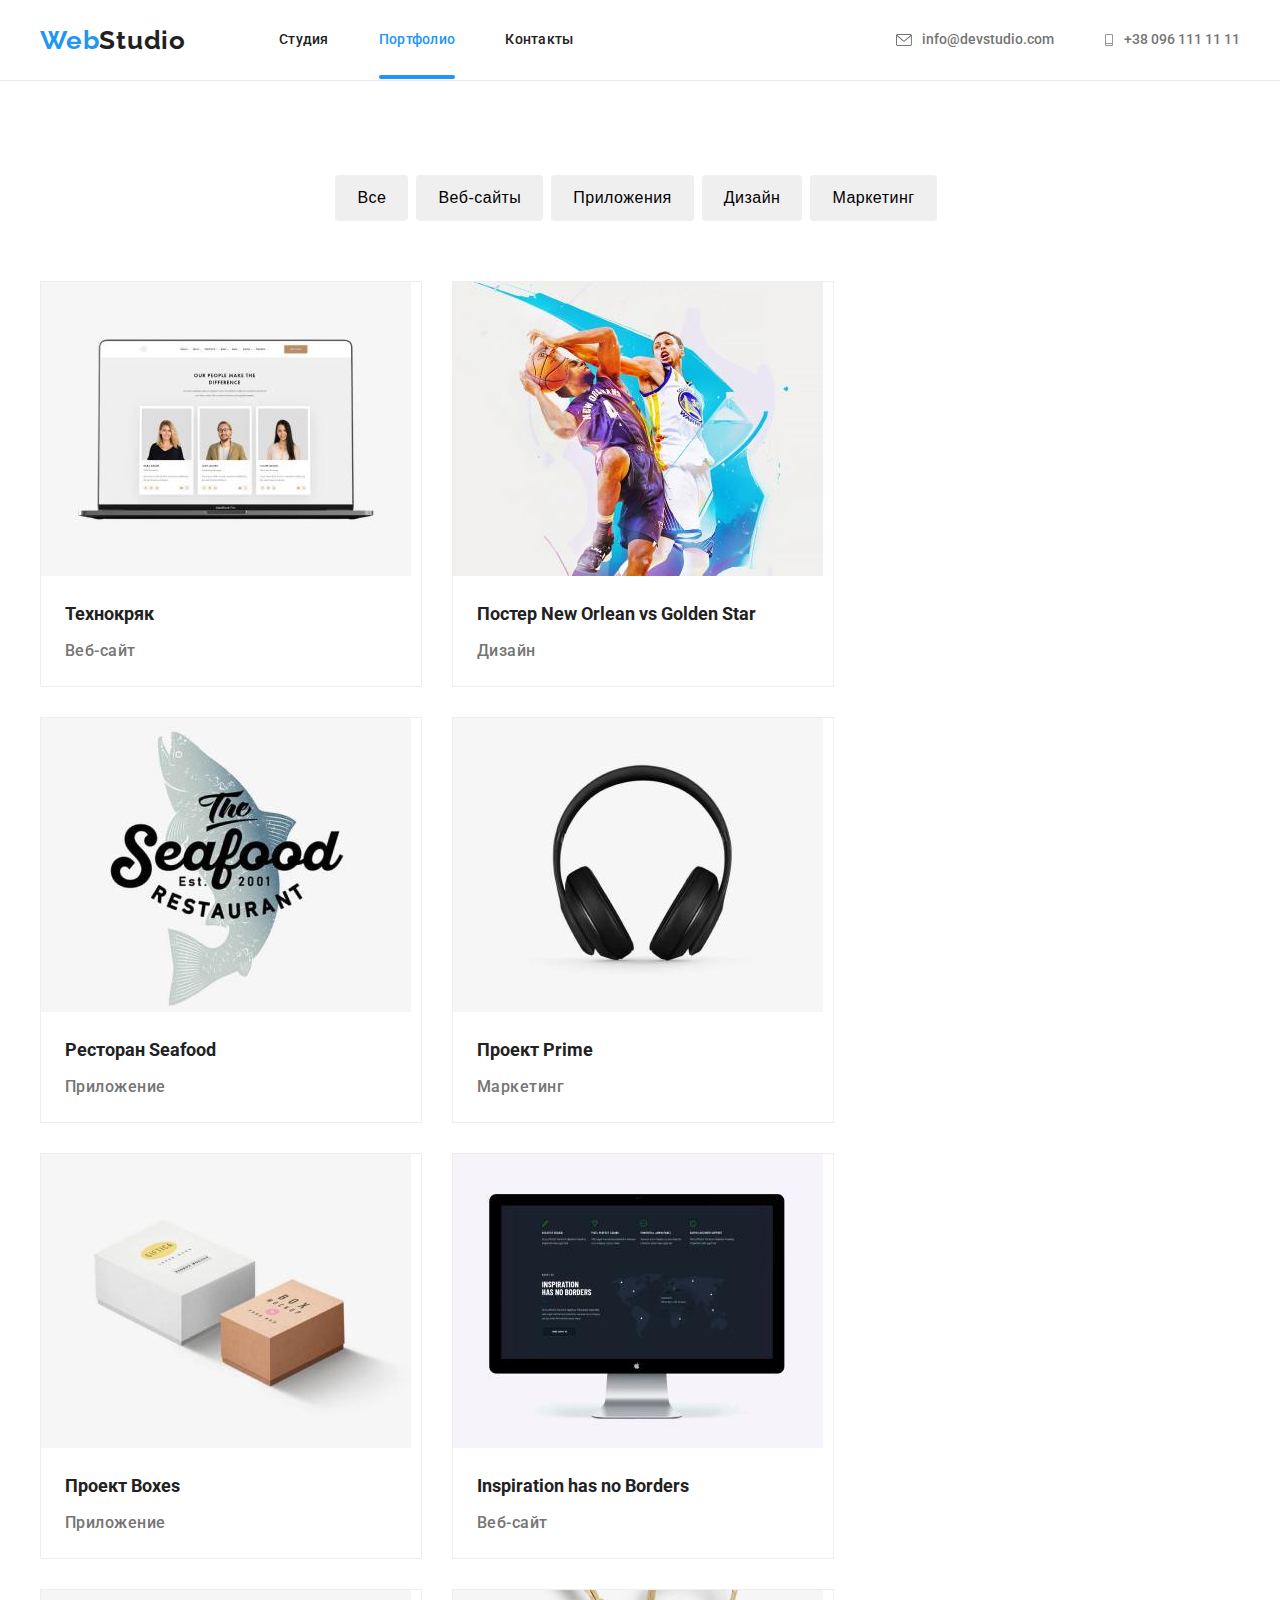
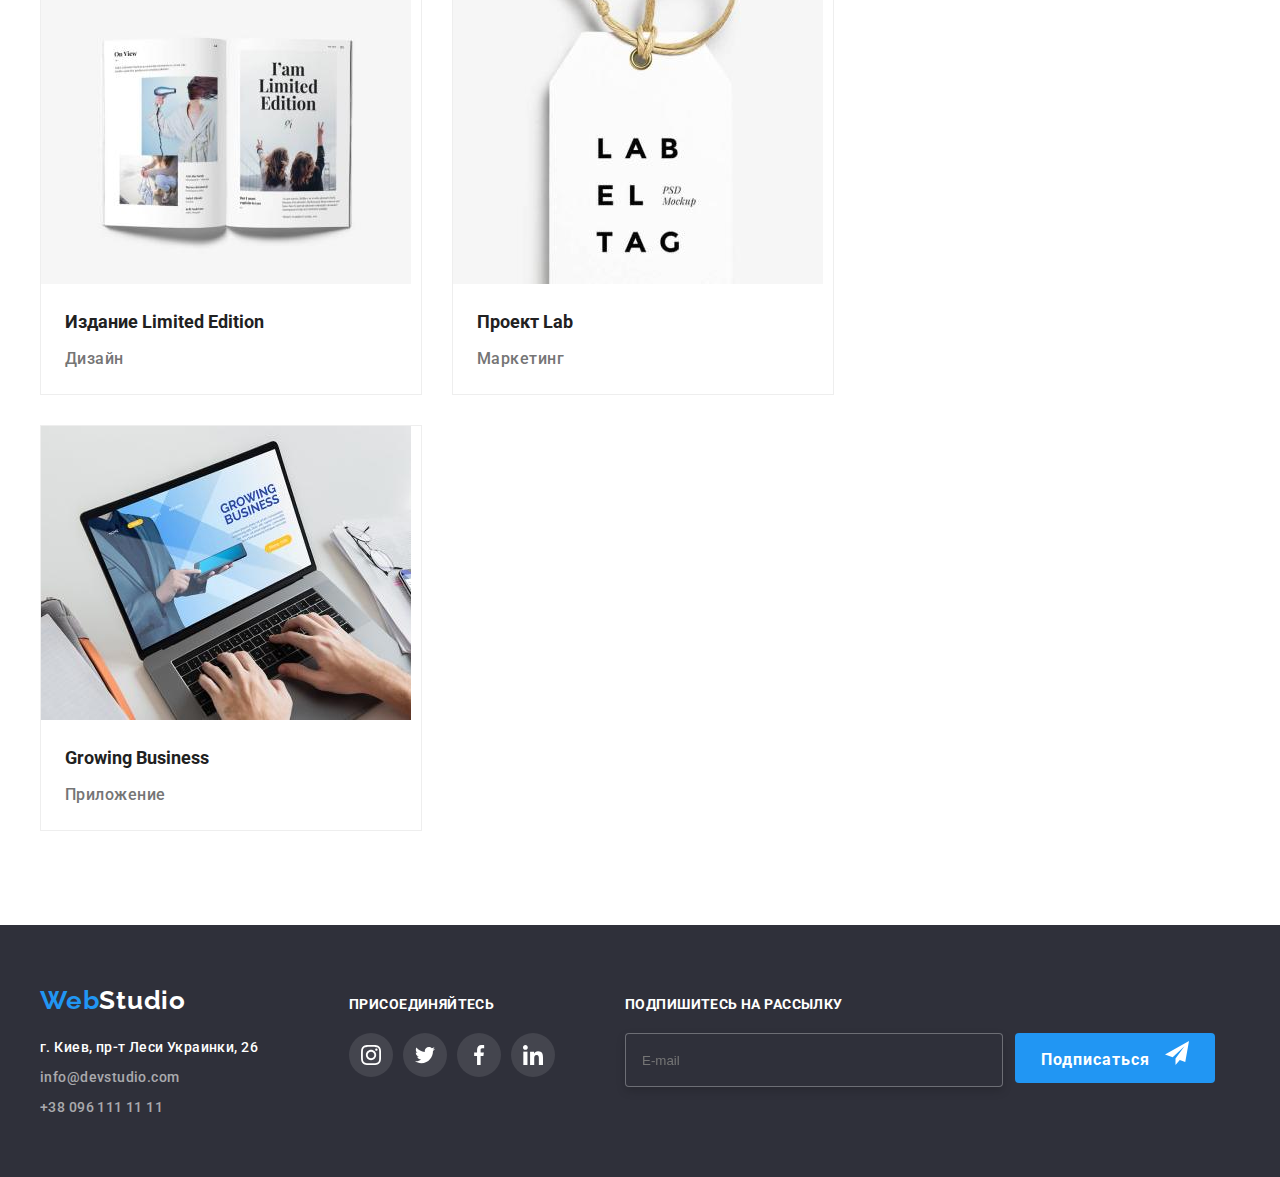
==== portfolio.html @ 1571b0fe "HW6 done" ====
<!DOCTYPE html>
<html lang="ru">
    <head>
<meta charset="UTF-8">
<meta http-equiv="X-UA-Compatible" content="IE=edge">
<meta name="viewport" content="width=device-width, initial-scale=1.0">        
<link rel="preconnect" href="https://fonts.gstatic.com">
<link href="https://fonts.googleapis.com/css2?family=Raleway:wght@700&family=Roboto:wght@400;500;700;900&display=swap" rel="stylesheet">
<link rel="stylesheet" href="https://cdnjs.cloudflare.com/ajax/libs/modern-normalize/1.0.0/modern-normalize.min.css" integrity="sha512-ISS7cAi1PEhQ8jnbJpJZMd29NlhNj4AWYyLOSp2CE/CsHxTCu+r+t0D2yoJudVrd0/8fTVPUVDzY5Tvli75u/g==" crossorigin="anonymous" />
<link rel="stylesheet" href="https://cdnjs.cloudflare.com/ajax/libs/animate.css/4.1.1/animate.min.css" />
<link rel="stylesheet" href="./css/styles.css">
<title>Портфолио</title>
    </head>
<body>

    <header class="page-header">
        <div class="container">
        <nav class="navigation">
            <a lang="en" href="/" class="logo link animate__heartBeat">Web<span class="logo-header">Studio</span></a>
            <ul class="navigation-list list">
                <li class="navigation-item"><a class="link navigation-link" href="./index.html">Студия</a></li>
                <li class="navigation-item"><a class="link navigation-link current" href="./portfolio.html">Портфолио</a></li>
                <li class="navigation-item"><a class="link navigation-link" href="/contacts">Контакты</a></li>
            </ul>
            <ul class="kontakt-list">
                <li class="email-link list">
                    <a class="header-contacts-link icon-link link" href="mailto:info@devstudio.com">
                        <svg width="16" height="12">
                            <use href="./images/sprite.svg#icon-envelope">
                            </use>
                        </svg>
                        info@devstudio.com</a>
                    </li>
                <li class="list"><a class="header-contacts-link icon-link link" href="tel:+380961111111">
                    <svg width="10" height="12">
                        <use href="./images/sprite.svg#icon-Vector">
                        </use>
                    </svg>
                    +38 096 111 11 11</a>
                </li>
            </ul>
        </nav>
        </div>
    </header>

<main>
    <section class="examples">
        <div class="container">
        <h2 class="visually-hidden">Примеры работ</h2>
        
        <ul class="button-set list">
            <li class="button-list"><button type="button" class="button-filter">Все</button></li>
            <li class="button-list"><button type="button" class="button-filter">Веб-сайты</button></li>
            <li class="button-list"><button type="button" class="button-filter">Приложения</button></li>
            <li class="button-list"><button type="button" class="button-filter">Дизайн</button></li>
            <li class="button-list"><button type="button" class="button-filter">Маркетинг</button></li>
        </ul>

        <ul class="card-set flex-list list">
        <li class="card-item">
                        <a class="project-link link" href="">
                <div class="card-overlay">
                <img src="./images/portfolio/img1.jpg" alt="веб-сайт" width="370" height="294">
                <p class="overlay-text">Технокряк это современная площадка распространения короновируса. Компании используют эту платформу для цифрового шпионажа и атак на защищенные сервера конкурентов.
                </p>
                </div>
        <div class="card-content">
            <h3 class="title-examples">Технокряк</h3>
            <p class="tipe-examples">Веб-сайт</p>
        </div></a></li>

        <li class="card-item">
            <a class="project-link link" href="">
                <div class="card-overlay">
                <img src="./images/portfolio/img2.jpg" alt="постер" width="370" height="294">
        <p class="overlay-text">Технокряк это современная площадка распространения короновируса. Компании используют эту
            платформу для цифрового шпионажа и атак на защищенные сервера конкурентов.
        </p>
        </div>
                <div class="card-content">
            <h3 class="title-examples">Постер <span lang="en">New Orlean vs Golden Star</span></h3>
            <p class="tipe-examples">Дизайн</p>
        </div></a></li>
        <li class="card-item">
            <a class="project-link link" href="">
                <div class="card-overlay">
                <img src="./images/portfolio/img3.jpg" alt="ресторан" width="370" height="294">
        <p class="overlay-text">Технокряк это современная площадка распространения короновируса. Компании используют эту
            платформу для цифрового шпионажа и атак на защищенные сервера конкурентов.
        </p>
    </div>
                <div class="card-content">
            <h3 class="title-examples">Ресторан <span lang="en">Seafood</span></h3>
            <p class="tipe-examples">Приложение</p>
        </div></a></li>
        <li class="card-item">
            <a class="project-link link" href="">
                <div class="card-overlay">
                <img src="./images/portfolio/img4.jpg" alt="проект" width="370" height="294">        
        <p class="overlay-text">Технокряк это современная площадка распространения короновируса. Компании используют эту
            платформу для цифрового шпионажа и атак на защищенные сервера конкурентов.
        </p>
        </div>
                <div class="card-content">
            <h3 class="title-examples">Проект <span lang="en">Prime</span></h3>
            <p class="tipe-examples">Маркетинг</p>
        </div></a></li>
        <li class="card-item">
            <a class="project-link link" href="">
                <div class="card-overlay">
                <img src="./images/portfolio/img5.jpg" alt="проект" width="370" height="294">
        <p class="overlay-text">Технокряк это современная площадка распространения короновируса. Компании используют эту
            платформу для цифрового шпионажа и атак на защищенные сервера конкурентов.
        </p>
        </div>
                <div class="card-content">
            <h3 class="title-examples">Проект <span lang="en">Boxes</span></h3>
            <p class="tipe-examples">Приложение</p>
        </div></a></li>
        <li class="card-item">
            <a class="project-link link" href="">
                <div class="card-overlay">
                <img src="./images/portfolio/img6.jpg" alt="веб-сайт" width="370" height="294">
        <p class="overlay-text">Технокряк это современная площадка распространения короновируса. Компании используют эту
            платформу для цифрового шпионажа и атак на защищенные сервера конкурентов.
        </p>
        </div>
                <div class="card-content">
            <h3 class="title-examples" lang="en">Inspiration has no Borders</h3>
            <p class="tipe-examples">Веб-сайт</p>
        </div></a></li>
        <li class="card-item">
            <a class="project-link link" href="">
                <div class="card-overlay">
                <img src="./images/portfolio/img7.jpg" alt="издание" width="370" height="294">
        <p class="overlay-text">Технокряк это современная площадка распространения короновируса. Компании используют эту
            платформу для цифрового шпионажа и атак на защищенные сервера конкурентов.
        </p>
        </div>
                <div class="card-content">
            <h3 class="title-examples">Издание <span lang="en">Limited Edition</span></h3><p class="tipe-examples">Дизайн</p>
        </div></a></li>
        <li class="card-item">
            <a class="project-link link" href="">
                <div class="card-overlay">
                <img src="./images/portfolio/img8.jpg" alt="проект" width="370" height="294">
        <p class="overlay-text">Технокряк это современная площадка распространения короновируса. Компании используют эту
            платформу для цифрового шпионажа и атак на защищенные сервера конкурентов.
        </p>
        </div>
                <div class="card-content">
            <h3 class="title-examples">Проект <span lang="en">Lab</span></h3>
            <p class="tipe-examples">Маркетинг</p>
        </div></a></li>
        <li class="card-item">
            <a class="project-link link" href="">
                <div class="card-overlay">
                <img src="./images/portfolio/img9.jpg" alt="приложение" width="370" height="294">
        <p class="overlay-text">Технокряк это современная площадка распространения короновируса. Компании используют эту
            платформу для цифрового шпионажа и атак на защищенные сервера конкурентов.
        </p>
        </div>
                <div class="card-content">
            <h3 class="title-examples" lang="en">Growing Business</h3>
            <p class="tipe-examples">Приложение</p>
        </div></a></li>
    </ul>
    </div>
    </section>
</main>

<footer class="page-footer">
    <div class="footer container">
        <div>
            <a href="/" class="logo link">Web<span class="logo-footer">Studio</span></a>
            <address class="adress">
                <ul class="list">
                    <li class=footer-list><a class="link" href="https://goo.gl/maps/EXt77zxLW6M5btKt6" target="_blank"
                            rel="noopener noreferrer">г. Киев, пр-т Леси Украинки, 26</a></li>
                    <li class=footer-list><a class="link kontakt-link"
                            href="mailto:info@devstudio.com">info@devstudio.com</a></li>
                    <li class=footer-list><a class="link kontakt-link" href="tel:+380961111111">+38 096 111 11 11</a>
                    </li>
                </ul>
            </address>
        </div>
        <div class="join">
            <h3>Присоединяйтесь</h3>
            <ul class="list">
                <li class="link">
                    <a class="icon-link" href="">
                        <svg width="20" height="20">
                            <use href="./images/sprite.svg#icon-instagram-2"></use>
                        </svg>
                    </a>
                </li>
                <li class="link">
                    <a class="icon-link" href="">
                        <svg width="20" height="20">
                            <use href="./images/sprite.svg#icon-twitter-1"></use>
                        </svg>
                    </a>
                </li>
                <li class="link">
                    <a class="icon-link" href="">
                        <svg width="20" height="20">
                            <use href="./images/sprite.svg#icon-facebook-1"></use>
                        </svg>
                    </a>
                </li>
                <li class="link">
                    <a class="icon-link" href="">
                        <svg width="20" height="20">
                            <use href="./images/sprite.svg#icon-linkedin-1"></use>
                        </svg>
                    </a>
                </li>
            </ul>
        </div>

<!-- ПОДПИШИТЕСЬ НА РАССЫЛКУ -->

<div class="sign">
    <h3>Подпишитесь на рассылку</h3>
    <form class="form sign-form">
        <label class="sub-label">
            <input class="input-footer" type="email" name="mail" id="mail" placeholder="E-mail">
        </label>
        <button type="submit" class="button-order">Подписаться
            <svg width="24" height="24" class="icon-send">
                <use href="./images/sprite.svg#icon-icon-send"></use>
            </svg>
        </button>
    </form>
</div>

<!-- КОНЕЦ ПОДПИСКИ -->

    </div>
</footer>
</body>
</html>
---- css/styles.css ----
:root {
  --main-font: 'Roboto', sans-serif;
  --secondary-font: 'Raleway', sans-serif;
  --accent-color: rgba(33, 150, 243, 1);
  --title-color: rgba(33, 33, 33, 1);
  --text-color: rgba(117, 117, 117, 1);
  --button-color: #188ce8;
  --background-color: #ffffff;
  --hero-color: #2f303a;
  --team-color: #f5f4fa;
  --footer-contakts-color: rgba(255, 255, 255, 0.6);
  --icons-main-color: #afb1b8;
  --active-color: #2196f3;

  --card-shadow: 0px 1px 3px rgba(0, 0, 0, 0.12),
    0px 1px 1px rgba(0, 0, 0, 0.14), 0px 2px 1px rgba(0, 0, 0, 0.2);
}

body {
  font-family: var(--main-font);
  font-size: 14px;
  font-weight: 500;
  line-height: 1.14;
  background-color: var(--background-color);
  margin: 0;
}

h1,
h2,
h3,
h4,
h5,
h6,
p {
  margin: 0;
}

ul,
ol {
  margin: 0;
  padding: 0;
}

img {
  display: block;
  max-width: 100%;
  height: auto;
}

.list {
  list-style: none;
}

.link {
  text-decoration: none;
  color: var(--title-color);
}

.adress {
  font-style: normal;
}

.visually-hidden {
  position: absolute !important;
  clip: rect(1px 1px 1px 1px);
  clip: rect(1px, 1px, 1px, 1px);
  padding: 0 !important;
  border: 0 !important;
  height: 1px !important;
  width: 1px !important;
  overflow: hidden;
}

.container {
  width: 1200px;
  margin: 0 auto;
  padding-left: 15px;
  padding-right: 15px;
}

.flex-list {
  display: flex;
  flex-wrap: wrap;
  margin-left: -30px;
  margin-top: -30px;
}

section {
  padding-top: 94px;
  padding-bottom: 94px;
}

.icon-link {
  display: flex;
  justify-content: center;
  align-items: center;
  fill: var(--icons-main-color);
  transition: 250ms cubic-bezier(0.4, 0, 0.2, 1);
}

/* =============END COMPONENTS========== */

/* ===========HEADER========== */
.page-header {
  border-bottom: 1px solid rgba(236, 236, 236, 1);
}

.navigation {
  display: flex;
  align-items: center;
}

.logo {
  margin-right: 93px;
  animation-duration: 3000ms;
}
.navigation-list {
  display: flex;
  align-items: center;
  padding: 0px;
}

.navigation-list .link {
  padding: 32px 0px;
  position: relative;
}

.navigation-item:not(:last-child) {
  margin-right: 50px;
}

.navigation-list .link::after {
  content: '';
  position: absolute;
  display: block;
  transition: 250ms cubic-bezier(0.4, 0, 0.2, 1);
  transform: scaleX(0);
  bottom: 0;

  width: 100%;
  height: 4px;
  background-color: var(--active-color);
  border-radius: 2px;
}

.navigation-list .link:hover::after {
  transform: scaleX(1);
}

.navigation-list .link.current::after {
  transform: scaleX(1);
}

.kontakt-list {
  display: flex;
  margin-left: auto;
  align-items: center;
}

.email-link {
  margin-right: 50px;
}

.kontakt-list .list:hover .header-contacts-link,
.kontakt-list .list:focus .header-contacts-link {
  animation-name: heartBeat;
  animation-duration: 2000ms;
  animation-timing-function: linear;
}

/*Навигация*/
.logo {
  font-family: var(--secondary-font);
  font-size: 26px;
  font-weight: 700;
  line-height: 1.19;
  letter-spacing: 0.03em;
  text-align: left;
  color: var(--accent-color);
}

.logo-header {
  color: var(--title-color);
}

.navigation-link {
  letter-spacing: 0.02em;
  color: var(--title-color);
  padding-top: 32px;
  padding-bottom: 32px;
  transition: color 250ms cubic-bezier(0.4, 0, 0.2, 1);
}

.navigation-list .current {
  color: var(--accent-color);
}

/*Телефон и mail*/

.navigation-link:hover,
.navigation-link:focus {
  color: var(--accent-color);
}

/* ICONS */

.header-contacts-link {
  color: var(--text-color);
  padding-top: 32px;
  padding-bottom: 32px;
  fill: var(--text-color);
  transition: color 250ms cubic-bezier(0.4, 0, 0.2, 1),
    fill 250ms cubic-bezier(0.4, 0, 0.2, 1);
}

.header-contacts-link:focus,
.header-contacts-link:hover {
  color: var(--accent-color);
  fill: var(--accent-color);
}

.header-contacts-link svg {
  margin-right: 10px;
}

/* Main section */

/*Hero*/

.hero {
  background-color: #c4c4c4;
  padding-top: 200px;
  padding-bottom: 200px;
  background-image: linear-gradient(
      rgba(47, 48, 58, 0.4),
      rgba(47, 48, 58, 0.4)
    ),
    url('../images/bg.jpg');
  background-repeat: no-repeat;
  background-size: cover;
  max-width: 1600px;
  margin: 0 auto;
}

.hero-title {
  display: flex;
  flex-direction: column;
  justify-content: center;
}

.main-title {
  font-size: 44px;
  font-weight: 900;
  line-height: 1.36;
  letter-spacing: 0.06em;
  text-align: center;
  text-transform: uppercase;
  color: var(--background-color);
  margin-bottom: 30px;
  width: 696px;
  margin-left: auto;
  margin-right: auto;
}

.button-order {
  border: 0px;
  border-radius: 4px;
  min-width: 200px;
  padding-top: 10px;
  padding-bottom: 10px;
  font-weight: bold;
  font-size: 16px;
  line-height: 1.88;
  color: var(--background-color);
  background-color: var(--button-color);
  cursor: pointer;
  display: block;
  margin: 0 auto;

  transition: background-color 250ms cubic-bezier(0.4, 0, 0.2, 1),
    color 250ms cubic-bezier(0.4, 0, 0.2, 1),
    filter 250ms cubic-bezier(0.4, 0, 0.2, 1);
}

/* About */

.about {
  padding-top: 94px;
  padding-bottom: 47px;
}

.about .icon-link {
  height: 120px;
  background: var(--team-color);
  border-radius: 4px;
  margin-bottom: 30px;
}

.about-list {
  display: flex;
  margin-left: -30px;
  margin-top: -30px;
  /* justify-content: space-between; */
}

.about-list-item {
  flex-basis: calc(100% / 4 - 30px);
  margin-left: 30px;
  margin-top: 30px;
}

.benefits-list-title {
  font-size: 14px;
  font-weight: bold;
  line-height: 1.14;
  letter-spacing: 0.03em;
  text-transform: uppercase;
  margin-bottom: 10px;
}

.benefits {
  font-size: 14px;
  font-weight: 400;
  line-height: 1.71;
  letter-spacing: 0.03em;
  color: var(--text-color);
}

/*Occupations*/

h2 {
  font-size: 36px;
  font-weight: 700;
  line-height: 1.17;
  letter-spacing: 0.03em;
  text-align: center;
  margin-bottom: 50px;
}

.occupations {
  padding-top: 47px;
  padding-bottom: 84px;
}

.occupation-list {
  display: flex;
  margin-left: -30px;
  margin-top: -30px;
}

.occupation-list-item {
  flex-basis: calc(100% / 3 - 30px);
  margin-left: 30px;
  margin-top: 30px;
}

.product-thumb {
  position: relative;
}

.occupations-title {
  bottom: 0;

  position: absolute;
  display: flex;
  align-items: center;
  justify-content: center;
  width: 370px;
  height: 70px;

  background: rgba(47, 48, 58, 0.8);
  /* transform: scaleY(1);
  transition: transform 250ms cubic-bezier(0.4, 0, 0.2, 1) 150ms; */
}

.occupation-list-item:focus .occupations-title,
.occupation-list-item:hover .occupations-title {
  transform: scaleY(1.1);
}

.occupations-title .title {
  font-weight: bold;
  letter-spacing: 0.03em;
  text-transform: uppercase;
  color: var(--background-color);
}

/* TEAM */

.team {
  background-color: var(--team-color);
  padding-top: 94px;
  padding-bottom: 94px;
}

.team-members {
  display: flex;
  margin-left: -30px;
  margin-top: -30px;
}

.members-list-item {
  flex-basis: calc(100% / 4 - 30px);
  margin-left: 30px;
  margin-top: 30px;
  background: #ffffff;
  box-shadow: 0px 1px 3px rgba(0, 0, 0, 0.12), 0px 1px 1px rgba(0, 0, 0, 0.14),
    0px 2px 1px rgba(0, 0, 0, 0.2);
  border-radius: 0px 0px 4px 4px;
}

.members {
  font-size: 16px;
  font-weight: 500;
  line-height: 1.19;
  letter-spacing: 0.03em;
  margin-bottom: 10px;
}

.profession {
  font-size: 16px;
  line-height: 1.19;
  letter-spacing: 0.03em;
  color: var(--text-color);
  margin-bottom: 16px;
}

.item-content {
  padding: 30px 32px;
  text-align: center;
}

.item-content .icon-link {
  width: 44px;
  height: 44px;
  border-radius: 50%;
  transition: fill 250ms cubic-bezier(0.4, 0, 0.2, 1),
    color 250ms cubic-bezier(0.4, 0, 0.2, 1),
    background-color 250ms cubic-bezier(0.4, 0, 0.2, 1);
}

.item-content .list {
  display: flex;
  justify-content: space-between;
}

.item-content .icon-link:hover,
.item-content .icon-link:focus {
  background-color: var(--accent-color);
}

.item-content .icon-link:hover svg,
.item-content .icon-link:focus svg {
  fill: var(--background-color);
}

/* ============ ПОСТОЯННЫЕ КЛИЕНТЫ ============ */

.client-item {
  flex-basis: calc(100% / 6 - 30px);
  margin-left: 30px;
  margin-top: 30px;
}

.clients .icon-link {
  height: 90px;
  border: 1px solid var(--icons-main-color);
  border-radius: 4px;
  transition: 250ms cubic-bezier(0.4, 0, 0.2, 1);
}

.client-item .icon-link:hover,
.client-item .icon-link:focus {
  fill: var(--active-color);
  border: 1px solid var(--active-color);
}

/*Footer*/

.page-footer {
  background-color: var(--hero-color);
  padding-top: 60px;
  padding-bottom: 60px;
}

.logo-footer {
  color: var(--background-color);
}

.adress {
  margin-top: 20px;
}

.footer-list {
  height: 21px;
  line-height: 1.5;
}

.footer-list:not(:last-child) {
  margin-bottom: 9px;
}

.kontakt-link:hover,
.kontakt-link:focus {
  color: var(--accent-color);
}

address .link {
  font-size: 14px;
  line-height: 1.71;
  letter-spacing: 0.03em;
  color: var(--background-color);
}
address .kontakt-link {
  color: var(--footer-contakts-color);
  transition: color 250ms cubic-bezier(0.4, 0, 0.2, 1);
}

.page-footer .container {
  display: flex;
  align-items: baseline;
}

.join {
  margin-left: 70px;
  width: 206px;
}

.sign {
  margin-left: 70px;
}

.page-footer h3 {
  margin-bottom: 20px;
  font-family: Roboto;
  font-weight: 700;
  font-size: 14px;
  line-height: 1.14;
  letter-spacing: 0.03em;
  text-transform: uppercase;
  color: var(--background-color);
}

.join .icon-link {
  width: 44px;
  height: 44px;
  border-radius: 50%;
  background-color: rgba(255, 255, 255, 0.1);
  fill: var(--background-color);
  transition: background-color 250ms cubic-bezier(0.4, 0, 0.2, 1);
}

.join .list {
  display: flex;
  justify-content: space-between;
}

.join .icon-link:hover,
.join .icon-link:focus {
  background-color: var(--active-color);
}

/* END FOOTER */

.backdrop {
  position: fixed;
  top: 0;
  left: 0;
  width: 100vw;
  height: 100vh;
  background-color: rgba(0, 0, 0, 0.5);
  transition: 250ms cubic-bezier(0.4, 0, 0.2, 1),
    opacity 250ms cubic-bezier(0.4, 0, 0.2, 1);
  /* transition: all 250ms linear; */
}

.modal {
  position: absolute;
  padding: 40px;
  top: 50%;
  left: 50%;
  transform: translate(-50%, -50%);
  width: 528px;
  height: 580px;
  background-color: #ffffff;
  box-shadow: 0px 1px 3px rgba(0, 0, 0, 0.12), 0px 1px 1px rgba(0, 0, 0, 0.14),
    0px 2px 1px rgba(0, 0, 0, 0.2);
  border-radius: 4px;
}

.modal-close-btn {
  position: absolute;
  display: flex;
  align-items: center;
  justify-content: center;
  top: 8px;
  right: 8px;
  border-radius: 50%;
  border: 1px solid rgba(0, 0, 0, 0.1);
  background: transparent;
  cursor: pointer;

  width: 30px;
  height: 30px;
  background-color: var(--background-color);

  transition: fill 250ms cubic-bezier(0.4, 0, 0.2, 1);
}

.modal-close-btn:hover,
.modal-close-btn:focus {
  fill: var(--active-color);
}

.contact-model {
  margin-bottom: 20px;
}

.is-hidden {
  opacity: 0;
  visibility: hidden;
  pointer-events: none;
}

/*Portfolio*/

.examples {
  padding-top: 94px;
  padding-bottom: 94px;
}

.button-set {
  display: flex;
  justify-content: center;
  margin-bottom: 60px;
}

.button-list {
  margin-right: 8px;
}

.button-filter {
  border-radius: 4px;
  min-width: 73px;
  padding-top: 10px;
  padding-bottom: 10px;
  font-size: 16px;
  font-weight: 500;
  line-height: 1.62;
  letter-spacing: 0.03em;
  text-align: center;
  border: none;
  display: block;
  padding-left: 22px;
  padding-right: 22px;
  transition: background-color 250ms cubic-bezier(0.4, 0, 0.2, 1),
    color 250ms cubic-bezier(0.4, 0, 0.2, 1),
    box-shadow 250ms cubic-bezier(0.4, 0, 0.2, 1);
}

body .button-filter:hover,
body .button-filter:focus,
body .button-filter:active {
  background-color: var(--button-color);
  color: var(--background-color);
  cursor: pointer;
  box-shadow: 0px 2px 2px 0px rgba(0, 0, 0, 0.12);
  box-shadow: 0px 1px 2px 0px rgba(0, 0, 0, 0.08);
  box-shadow: 0px 3px 1px 0px rgba(0, 0, 0, 0.1);
}

/* CARD SET */

.card-set {
  display: flex;
  flex-wrap: wrap;
  margin-left: -30px;
  margin-top: -30px;
}

.card-item {
  flex-basis: calc(100% / 3 - 30px);
  border: 1px solid rgba(238, 238, 238, 1);
  margin-left: 30px;
  margin-top: 30px;
}

.project-link {
  display: block;
}

.project-link:hover,
.project-link:focus {
  box-shadow: 0px 1px 1px rgb(0 0 0 / 12%), 0px 4px 4px rgb(0 0 0 / 6%),
    1px 4px 6px rgb(0 0 0 / 16%);
}

.title-examples {
  font-weight: bold;
  font-size: 18px;
  line-height: 2;
  margin-bottom: 4px;
}

.tipe-examples {
  font-size: 16px;
  line-height: 1.88;
  letter-spacing: 0.03em;
  color: var(--text-color);
}

.card-content {
  padding: 20px 24px;
}

.card-project:focus,
.card-project:hover {
  box-shadow: 0px 1px 1px rgba(0, 0, 0, 0.12), 0px 4px 4px rgba(0, 0, 0, 0.06),
    1px 4px 6px rgba(0, 0, 0, 0.16);
}

.card-overlay {
  position: relative;
  overflow: hidden;
}
.overlay-text {
  position: absolute;
  transform: translateY(100%);

  top: 0;
  padding: 63px 23px;
  width: 100%;
  height: 100%;

  font-weight: normal;
  font-size: 18px;
  line-height: 1.56;
  letter-spacing: 0.03em;

  color: var(--background-color);
  background-color: rgba(33, 150, 243, 0.9);

  transition: transform 250ms cubic-bezier(0.4, 0, 0.2, 1);
  opacity: 0;
}

.link:focus .overlay-text,
.link:hover .overlay-text {
  opacity: 1;
  transform: translateX(0);
}

/* ФОРМА */

/* .js-order-form {
  padding: 20px;
  margin: 0 auto;
} */

.js-order-form h3 {
  margin-bottom: 12px;

  font-weight: bold;
  font-size: 20px;
  line-height: 1.15;
  text-align: center;
  letter-spacing: 0.03em;
}

.form-label {
  display: block;
  margin-bottom: 4px;

  font-weight: normal;
  font-size: 12px;
  line-height: 1.16;
  letter-spacing: 0.01em;

  color: #757575;
}

.form-rel {
  position: relative;
  margin-bottom: 10px;
}

.form-input {
  width: 100%;
  height: 40px;
  border: 1px solid rgba(33, 33, 33, 0.2);

  padding-left: 42px;
  border-radius: 4px;
  outline: none;

  transition: border-color 250ms cubic-bezier(0.4, 0, 0.2, 1);
}

.form-input:valid {
  border-color: #4caf50;
}

.icon-label {
  position: absolute;
  top: 50%;
  left: 12px;

  transform: translateY(-50%);

  transition: fill 250ms cubic-bezier(0.4, 0, 0.2, 1);
}

.form-input:hover + .icon-label,
.form-input:hover,
.form-input:focus + .icon-label,
.form-input:focus {
  fill: var(--active-color);
  border-color: var(--active-color);
}

textarea {
  resize: none;
}

.comment {
  padding: 12px 16px;
  width: 100%;
  height: 120px;
  outline: none;

  border: 1px solid rgba(33, 33, 33, 0.2);
  border-radius: 4px;

  transition: border-color 250ms cubic-bezier(0.4, 0, 0.2, 1);
}

.comment::placeholder {
  font-weight: normal;
  font-size: 14px;
  line-height: 1.16;
  letter-spacing: 0.01em;

  color: rgba(117, 117, 117, 0.5);
}
.comment:hover,
.comment:focus {
  border-color: var(--active-color);
}

.checkbox-label {
  display: flex;
  align-items: center;
  margin-bottom: 30px;

  justify-content: space-evenly;
  font-weight: normal;
  font-size: 14px;
  line-height: 1.7;

  letter-spacing: 0.03em;

  color: #757575;
}

.contract-link {
  color: var(--active-color);
}

.checkbox-icon {
  display: inline-block;
  width: 16px;
  height: 15px;
  background-image: url(../images/vector.svg);
}
.checkbox:checked + .checkbox-icon {
  background-color: var(--active-color);
  background-image: url(../images/icon-check.svg);
  background-size: contain;
  background-origin: border-box;
  border-color: var(--active-color);
}
.checkbox:focus + .checkbox-icon {
  box-shadow: var(--card-shadow);
}

.checkbox {
  -webkit-appearance: none;
  -moz-appearance: none;
  appearance: none;

  position: absolute;
}

.button-order {
  width: 200px;
  height: 50px;
  padding: 0;
  justify-content: center;

  background-color: var(--active-color);
  color: var(--background-color);
  font-family: inherit;
  font-weight: bold;
  line-height: 1.9;
  letter-spacing: 0.06em;

  transition: background-color 250ms cubic-bezier(0.4, 0, 0.2, 1);
}

.button-order:hover,
.button-order:focus {
  background-color: var(--button-color);
}

.icon-send {
  margin-left: 10px;
}
.sign {
  display: block;
}
.sign-form {
  display: flex;
}
.sign-form .order-button {
  padding-left: 29px;
  padding-right: 28px;
  margin: 0px;
}

.input-footer {
  width: 358px;
  height: 50px;

  padding-left: 16px;
  color: var(--footer-contakts-color);

  background-color: #2f303a;
  border: 1px solid rgba(255, 255, 255, 0.3);
  filter: drop-shadow(0px 4px 4px rgba(0, 0, 0, 0.15));
  border-radius: 4px;

  transition: border-color 250ms cubic-bezier(0.4, 0, 0.2, 1);
}

.input-footer:hover,
.input-footer:focus {
  border-color: var(--active-color);
  outline: none;
}

.sub-label {
  margin-right: 12px;
  font-weight: normal;
  font-size: 16px;
  line-height: 1.25;
  letter-spacing: 0.03em;

  color: rgba(255, 255, 255, 0.6);
}
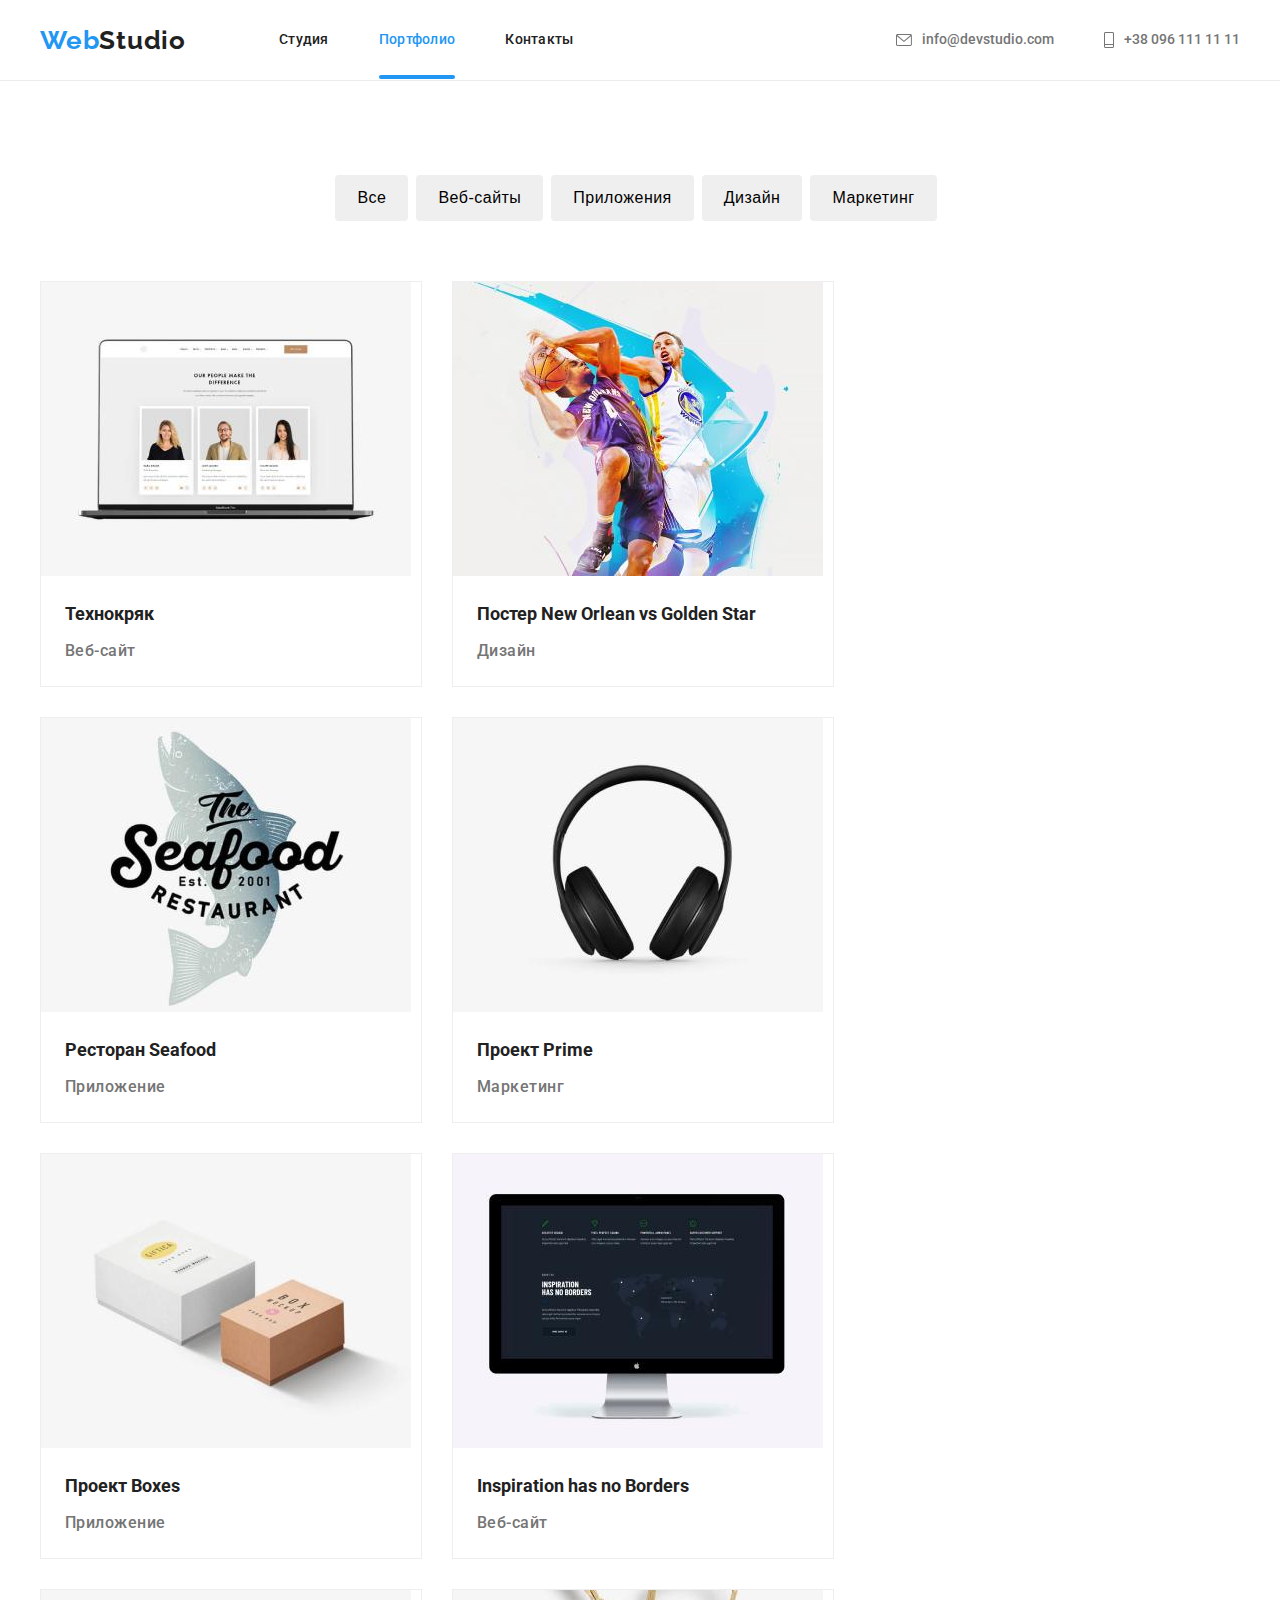
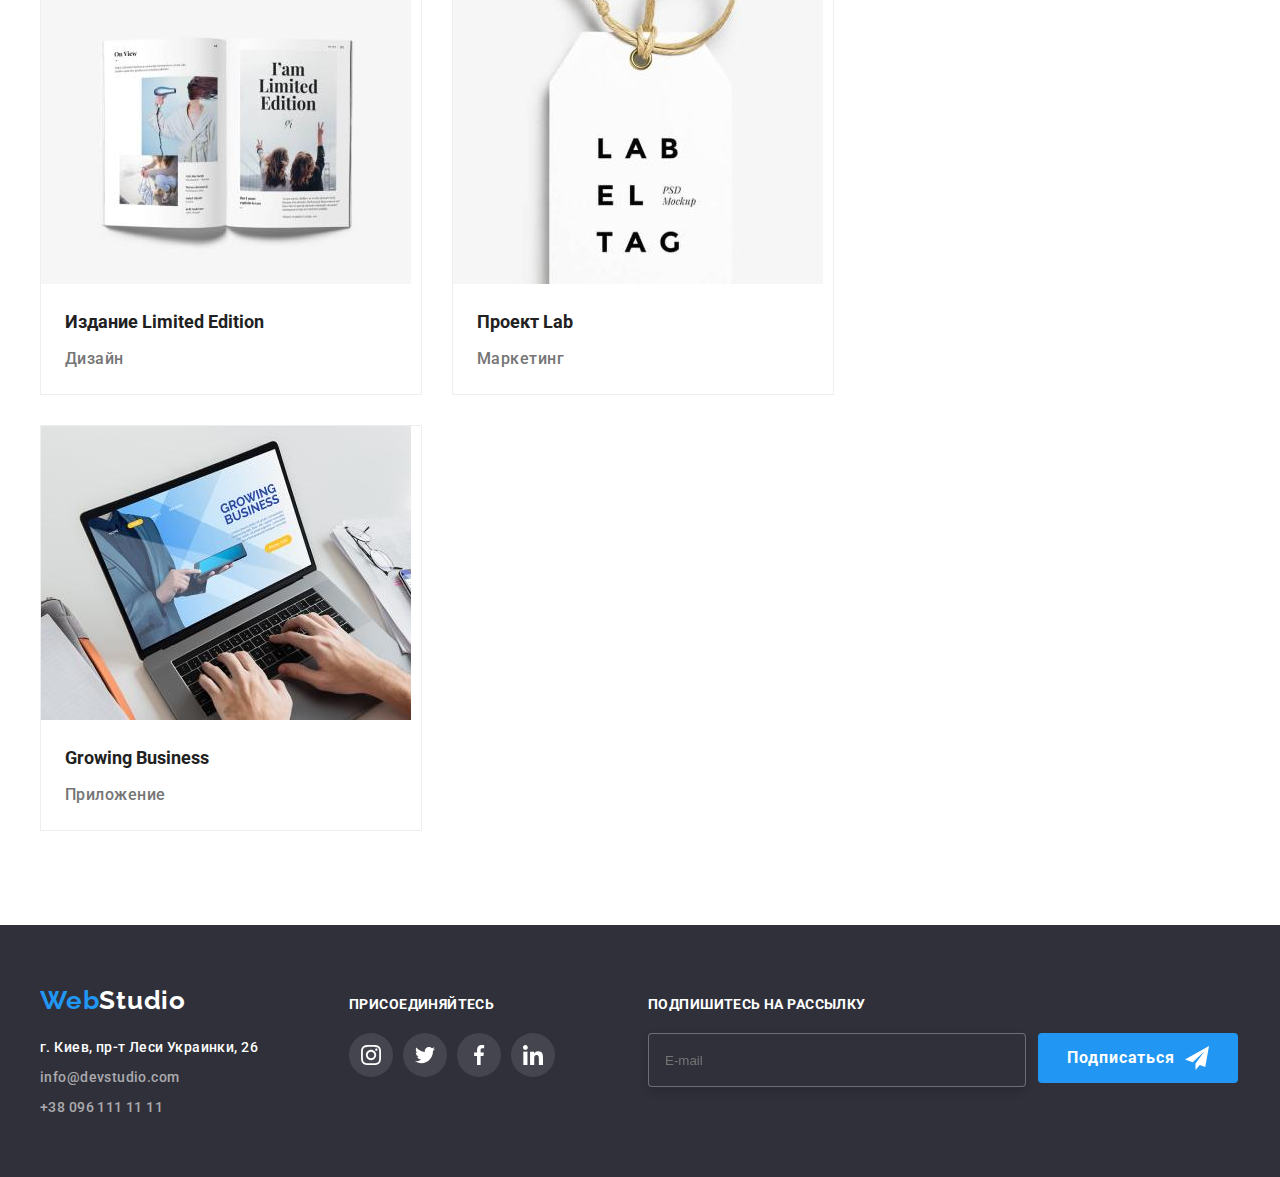
==== commit 059903db: "Changes made" ====
--- a/portfolio.html
+++ b/portfolio.html
@@ -32,7 +32,7 @@
                         info@devstudio.com</a>
                     </li>
                 <li class="list"><a class="header-contacts-link icon-link link" href="tel:+380961111111">
-                    <svg width="10" height="12">
+                    <svg width="10" height="16">
                         <use href="./images/sprite.svg#icon-Vector">
                         </use>
                     </svg>
--- a/css/styles.css
+++ b/css/styles.css
@@ -527,7 +527,8 @@
 }
 
 .sign {
-  margin-left: 70px;
+  display: block;
+  margin-left: 93px;
 }
 
 .page-footer h3 {
@@ -779,9 +780,12 @@
   color: #757575;
 }
 
+.form-field {
+  margin-bottom: 10px;
+}
+
 .form-rel {
   position: relative;
-  margin-bottom: 10px;
 }
 
 .form-input {
@@ -884,19 +888,21 @@
 }
 
 .checkbox {
-  -webkit-appearance: none;
+  /* -webkit-appearance: none;
   -moz-appearance: none;
-  appearance: none;
-
+  appearance: none; */
+  clip: rect(0 0 0 0);
+  overflow: hidden;
   position: absolute;
 }
 
-.button-order {
+.sign-form .button-order {
   width: 200px;
   height: 50px;
   padding: 0;
+  display: flex;
+  align-items: center;
   justify-content: center;
-
   background-color: var(--active-color);
   color: var(--background-color);
   font-family: inherit;
@@ -915,9 +921,7 @@
 .icon-send {
   margin-left: 10px;
 }
-.sign {
-  display: block;
-}
+
 .sign-form {
   display: flex;
 }
